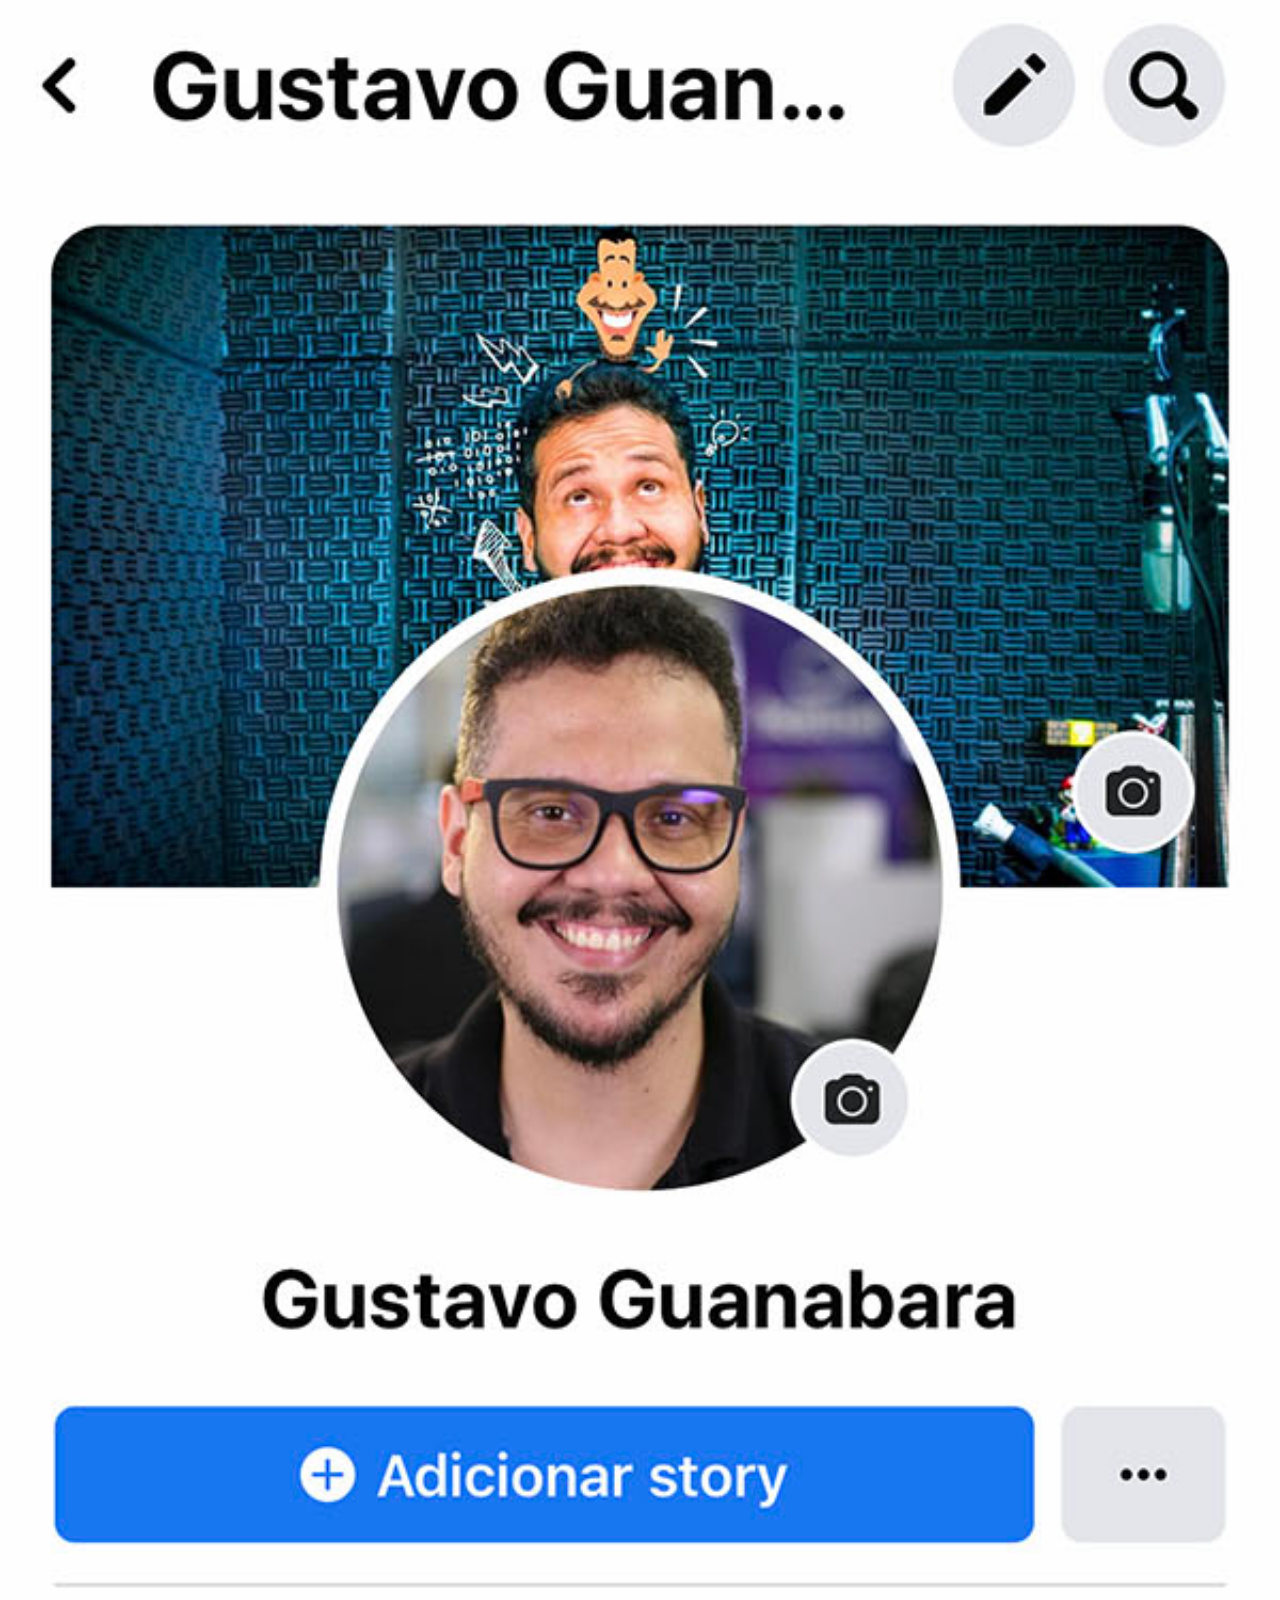
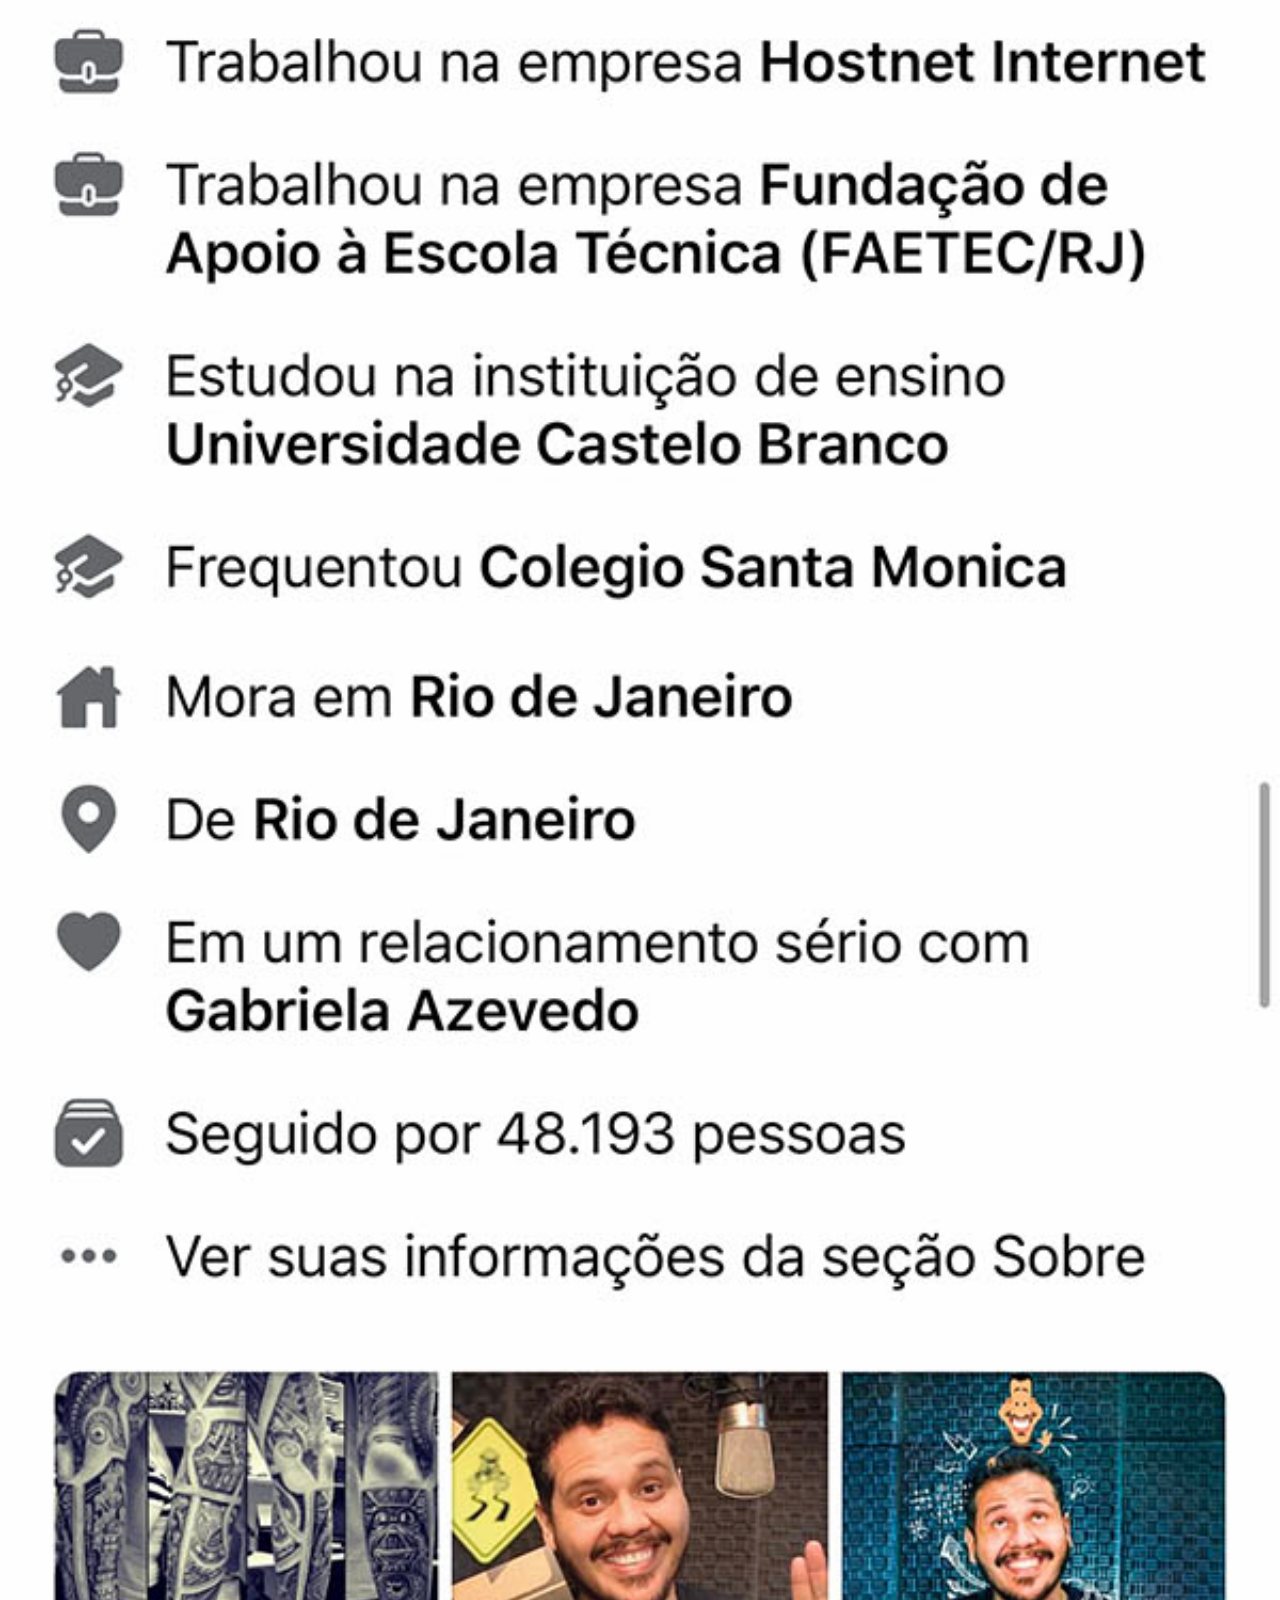
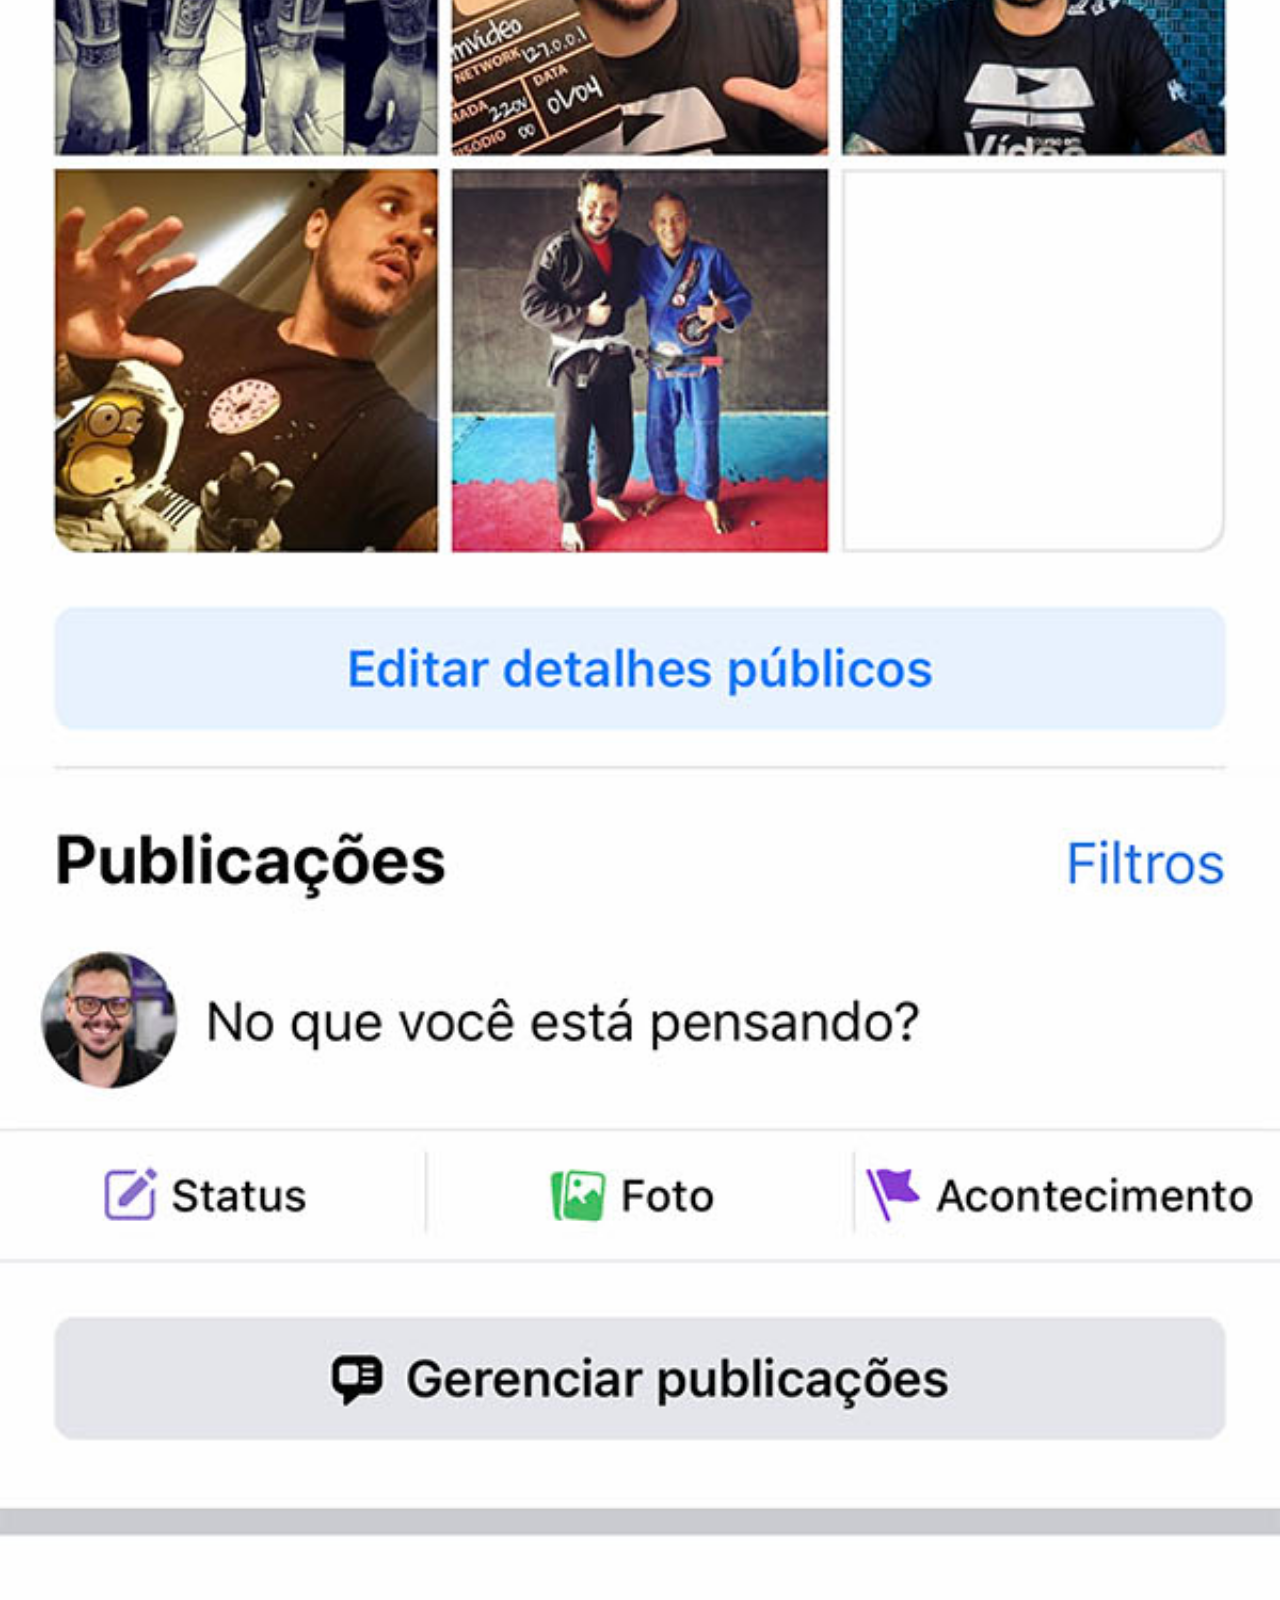
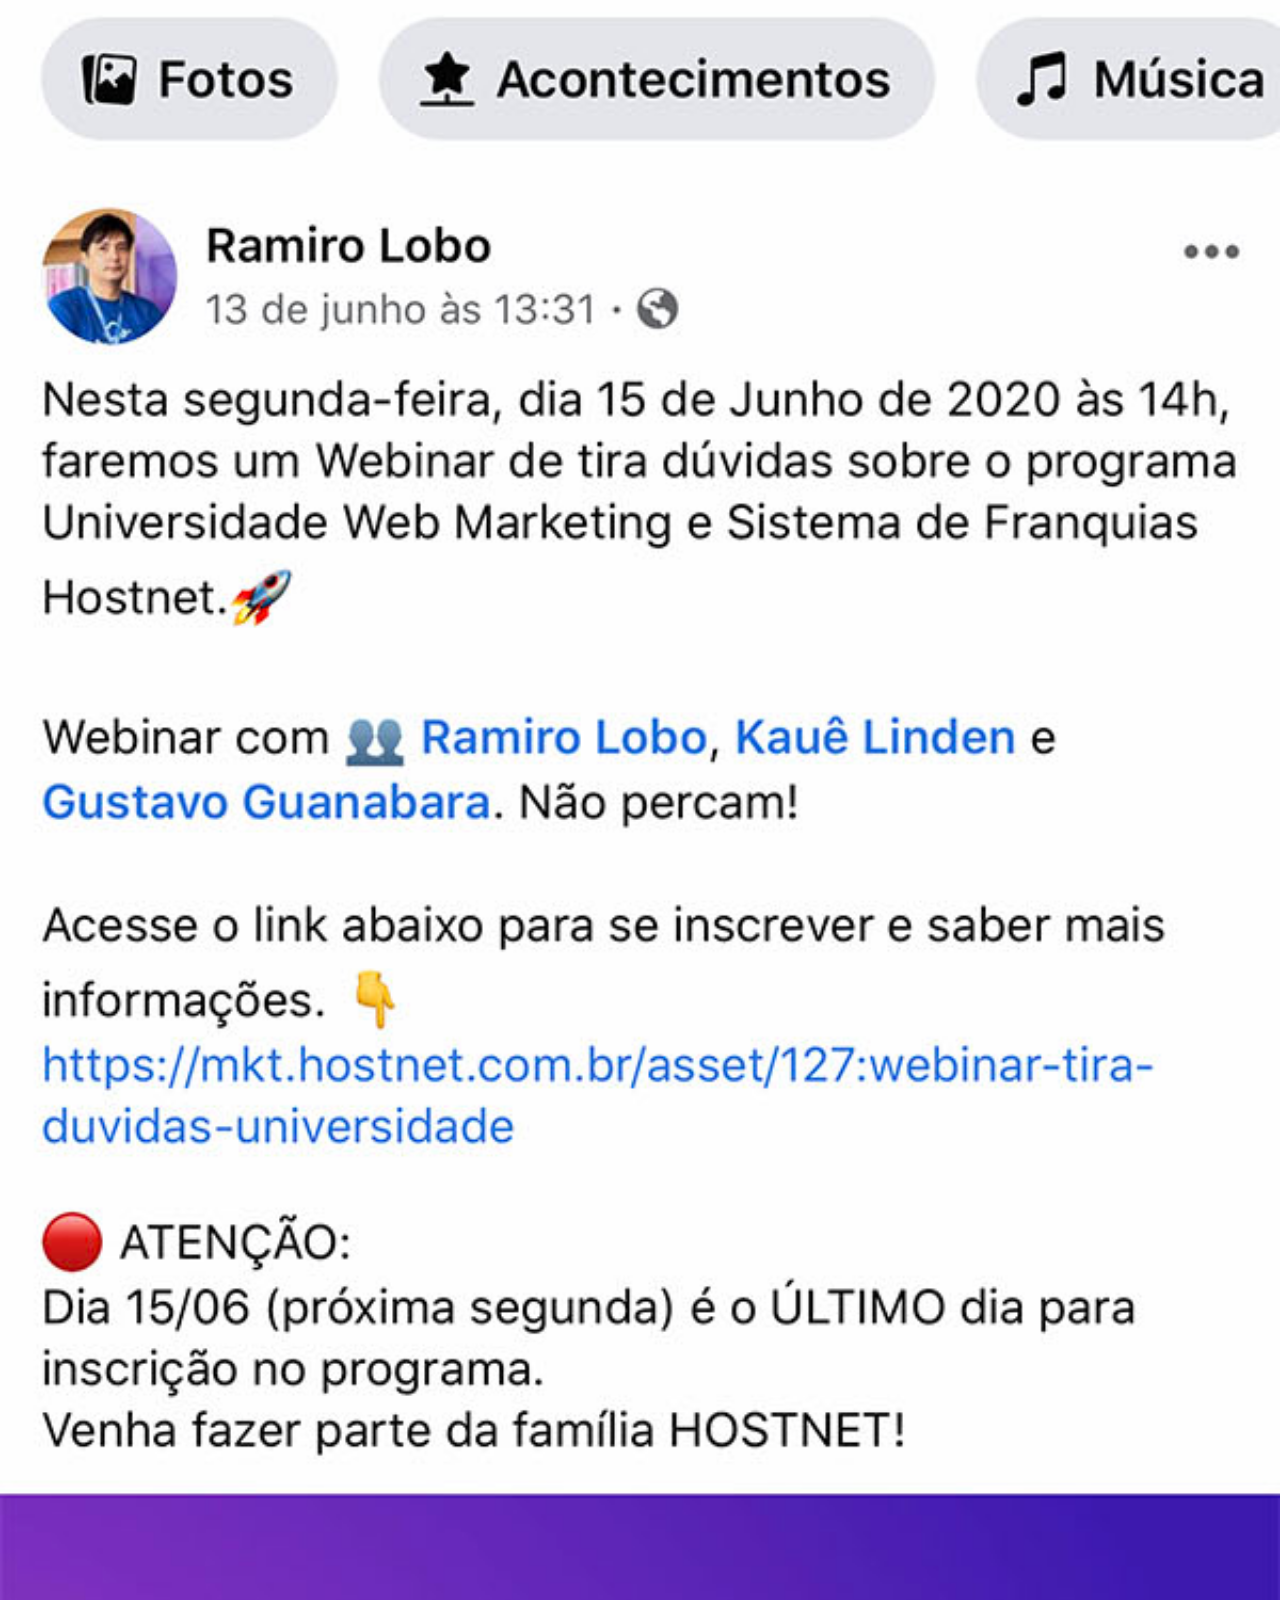
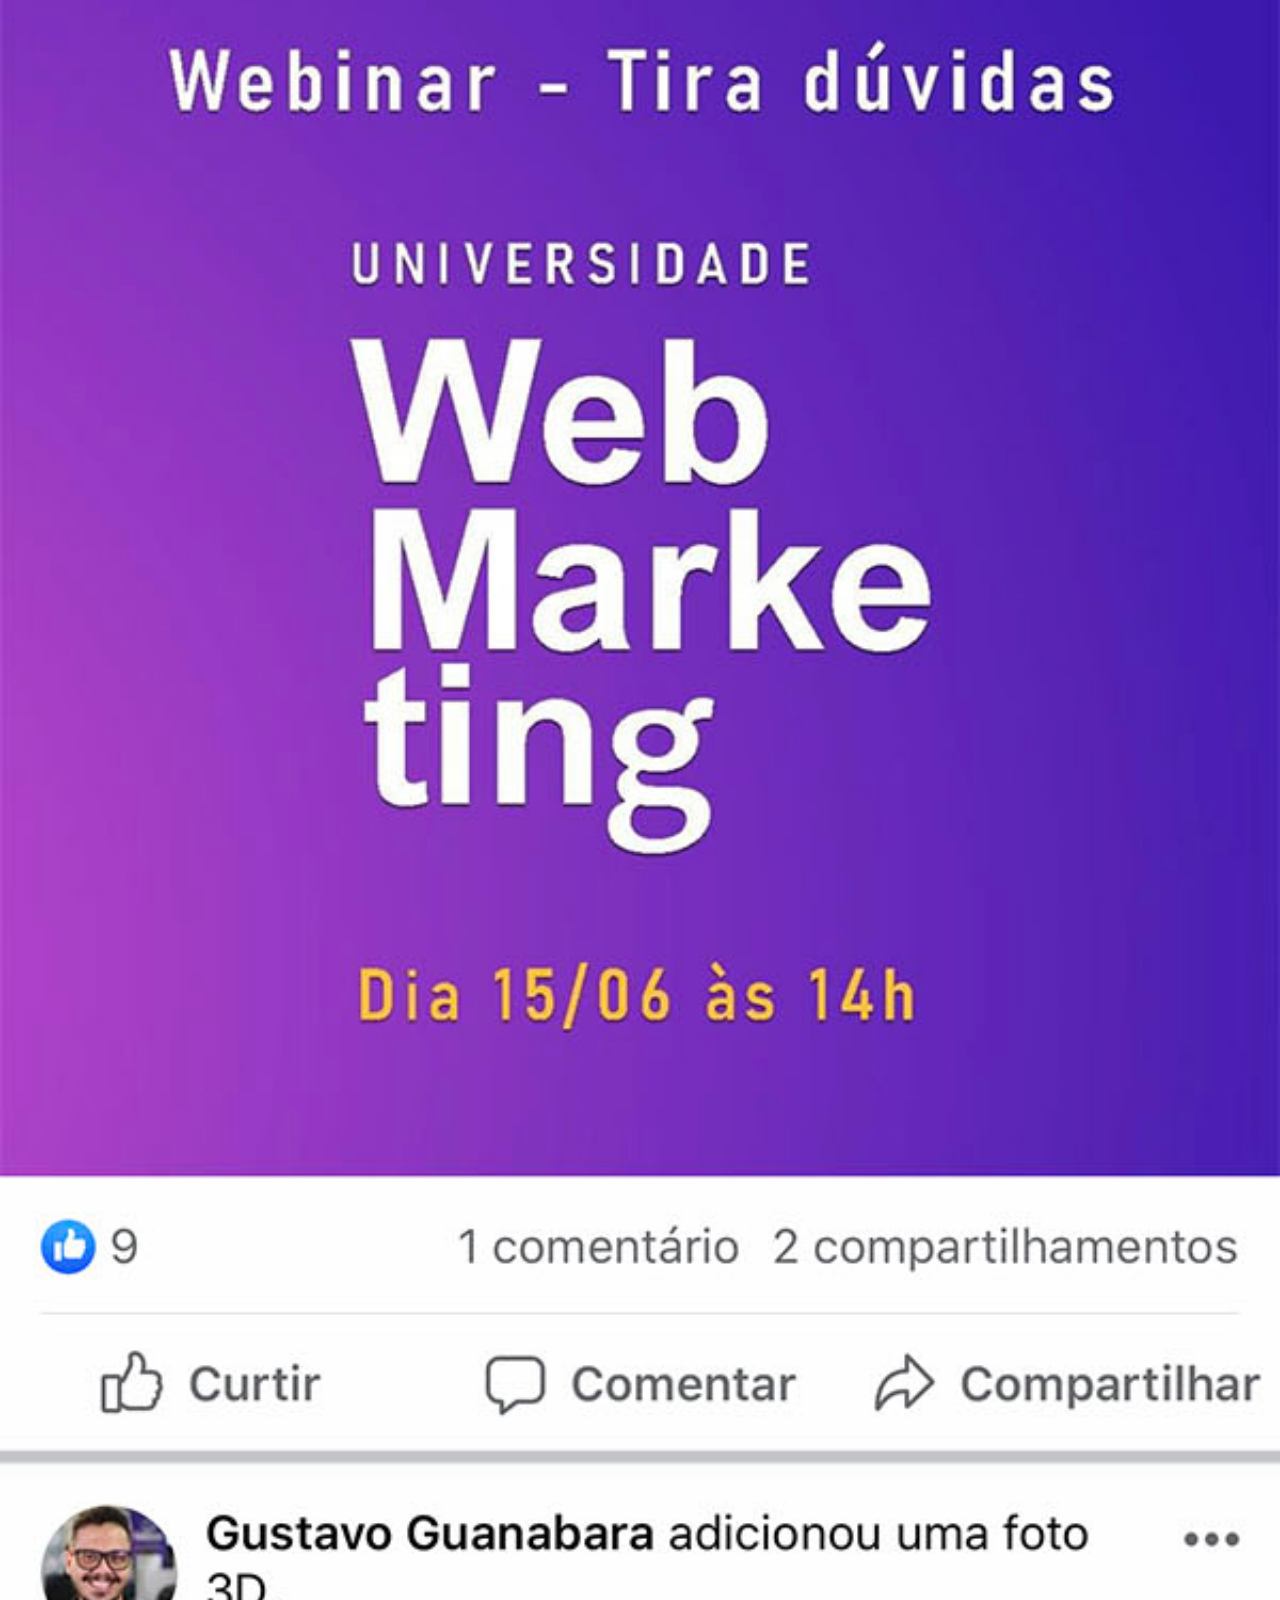
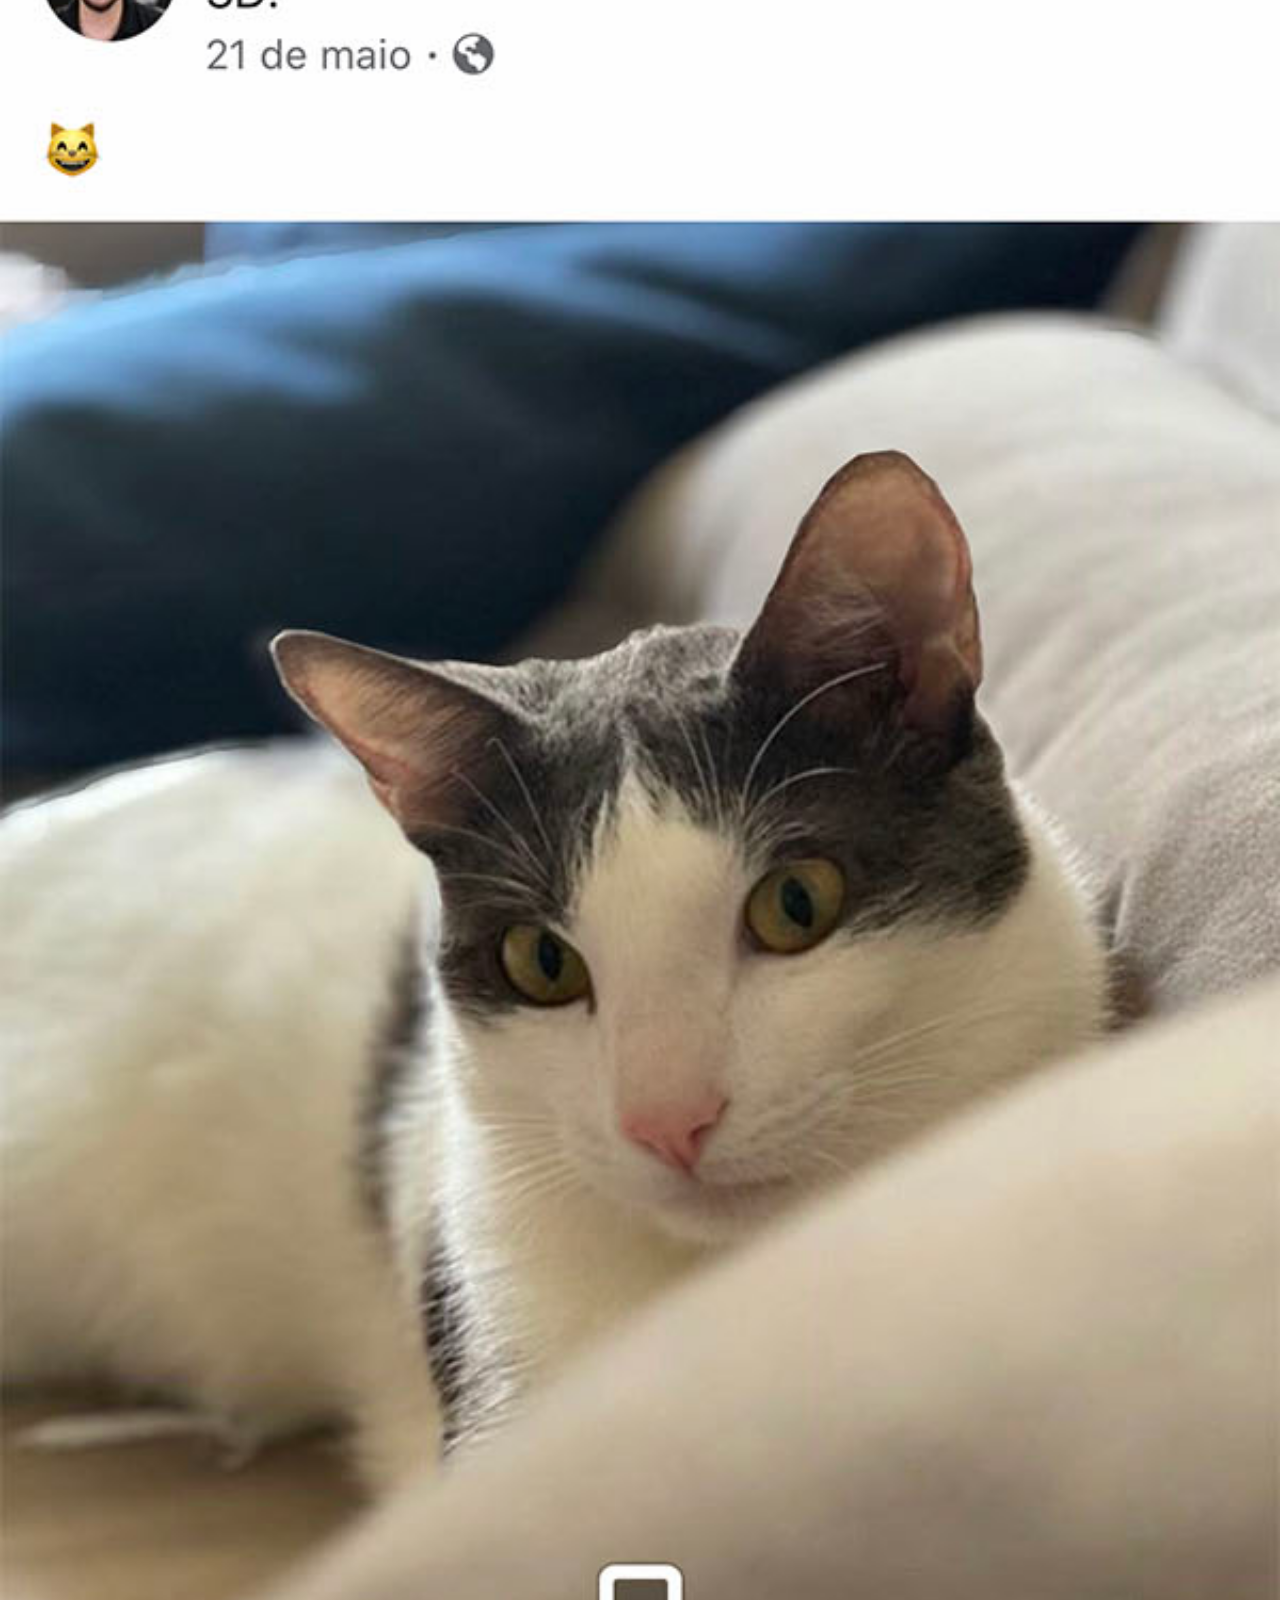
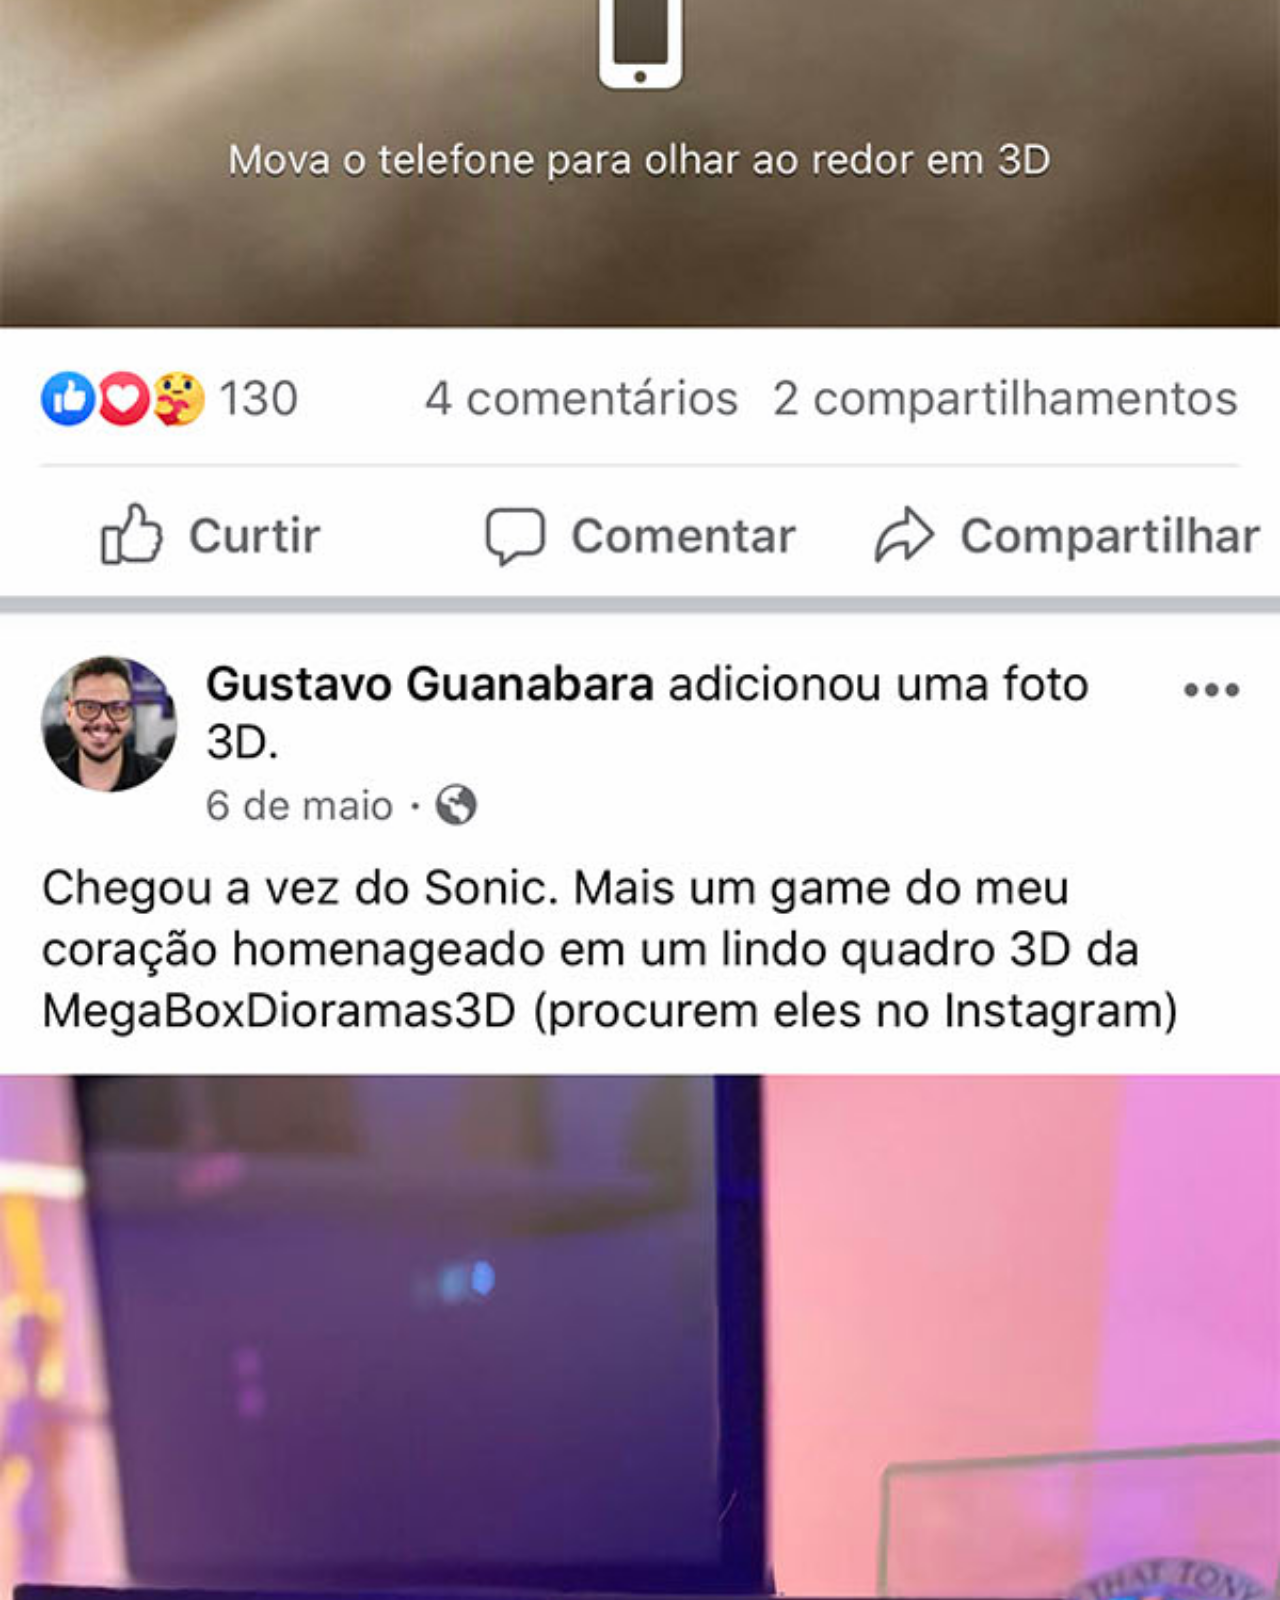
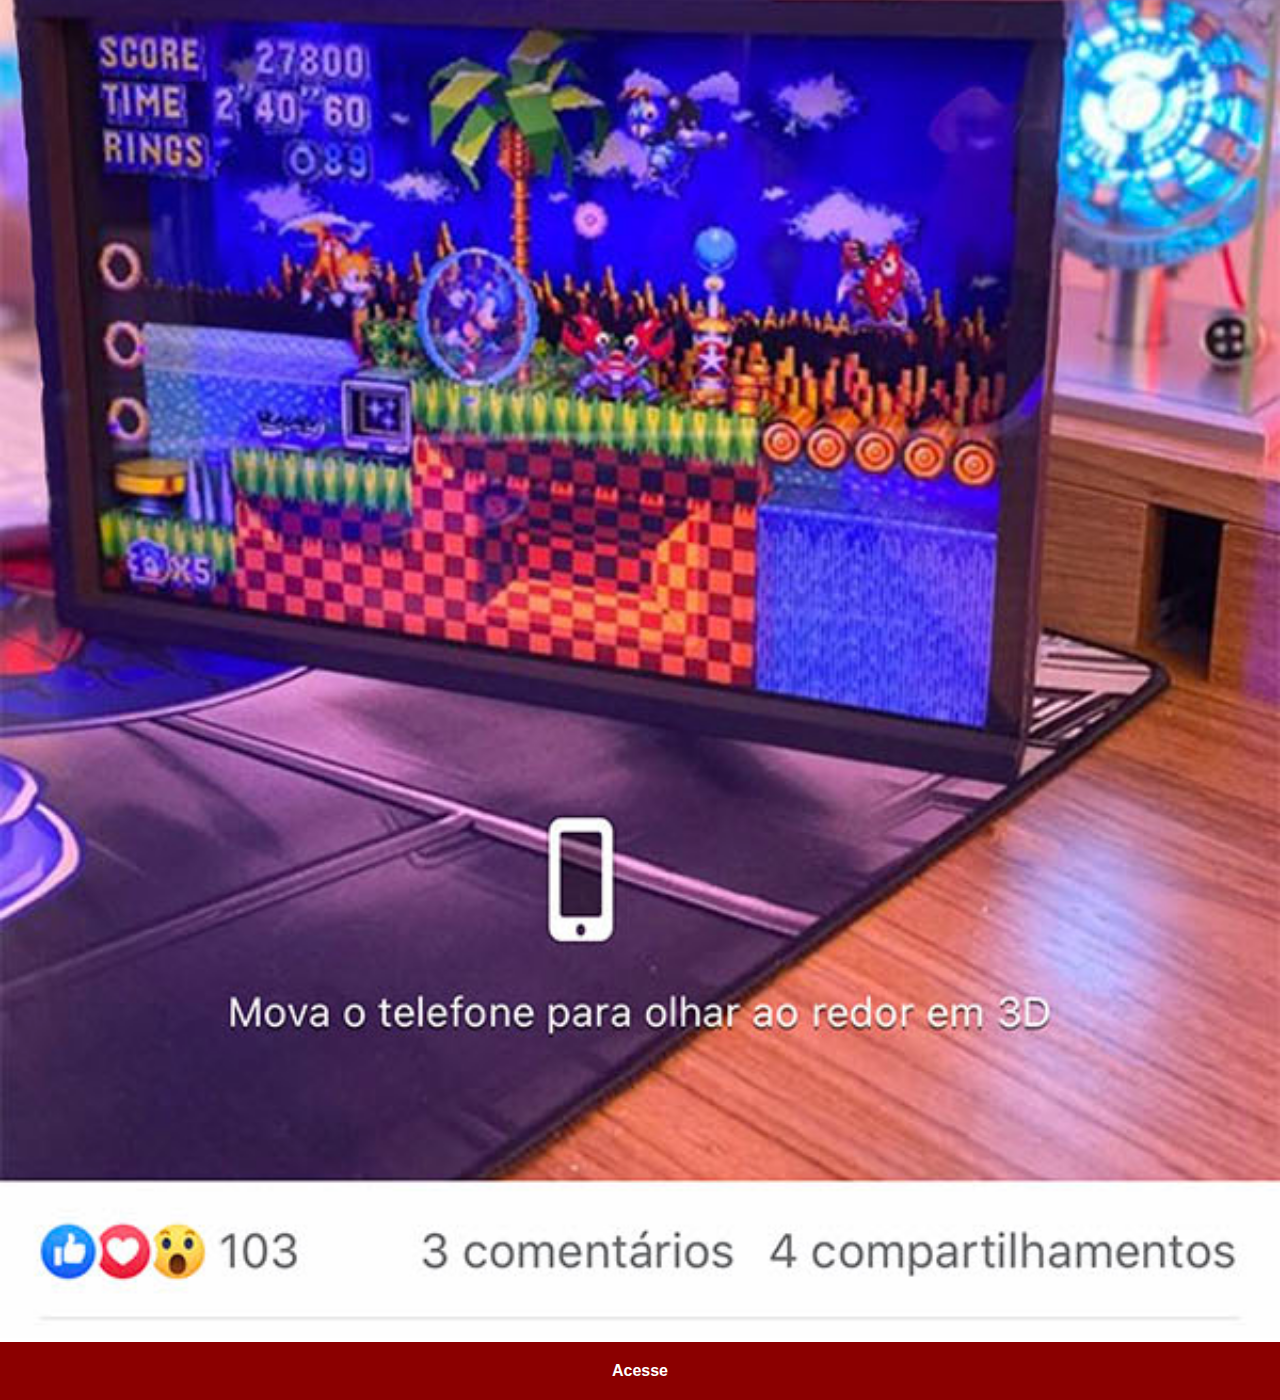
==== facebook.html @ f76f1b33 "gerando paginas das redes sociais" ====
<!DOCTYPE html>
<html lang="pt-br">
<head>
    <meta charset="UTF-8">
    <meta name="viewport" content="width=device-width, initial-scale=1.0">
    <title>Facebook</title>
    <link rel="stylesheet" href="estilos/social.css">
</head>
<body>
    <img src="imagens/tela-facebook.jpg" alt="Facebook">
    <a href="https://www.facebook.com/profile.php?id=100049110663623" target="_blank">Acesse</a>
</body>
</html>
---- estilos/social.css ----
* {
    margin: 0px;
    padding: 0px;
    font-family: Arial, Helvetica, sans-serif;
}

::-webkit-scrollbar {
    width: 0px;
    height: 0px;
}

img {
    width: 100vw;
}

a{
    display: block;
    color: white;
    background-color: darkred;
    padding: 20px;
    text-align: center;
    font-weight: bolder;
    text-decoration: none;
}

a:hover {
    background-color: red;
}
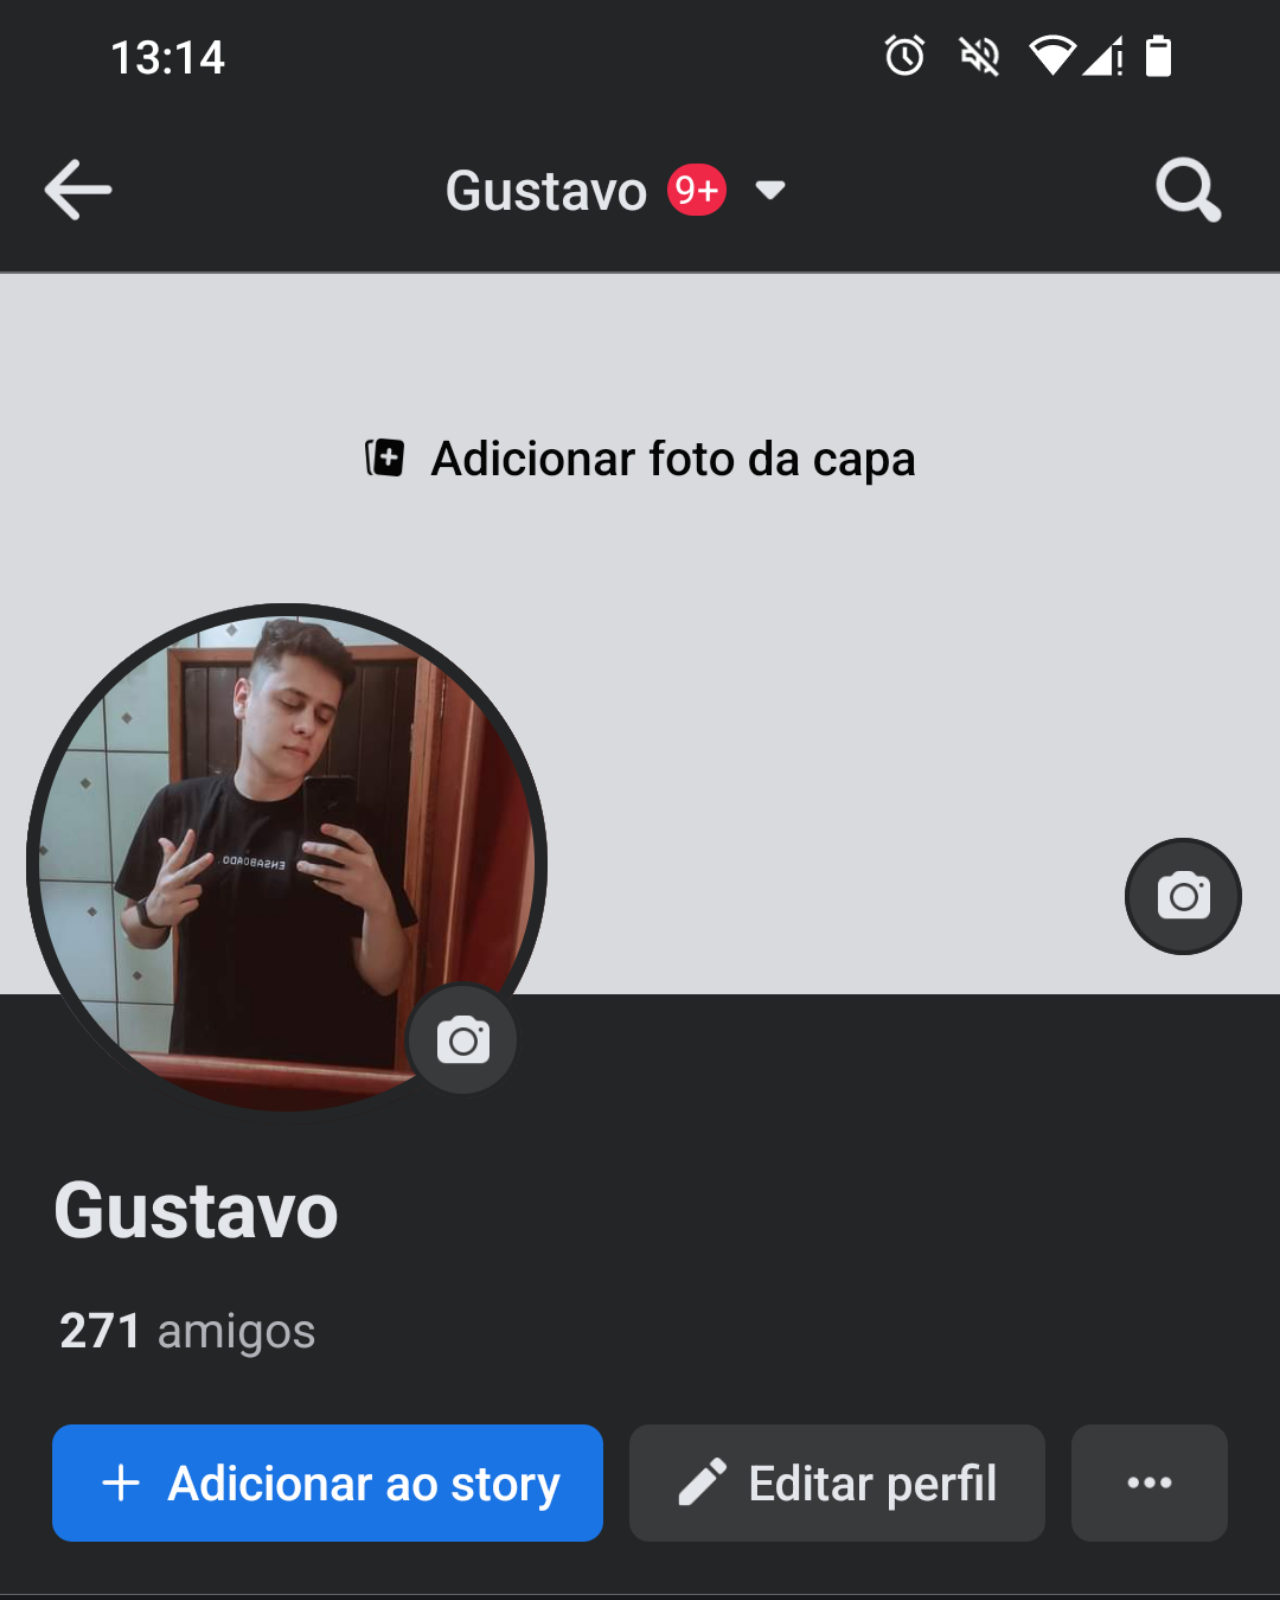
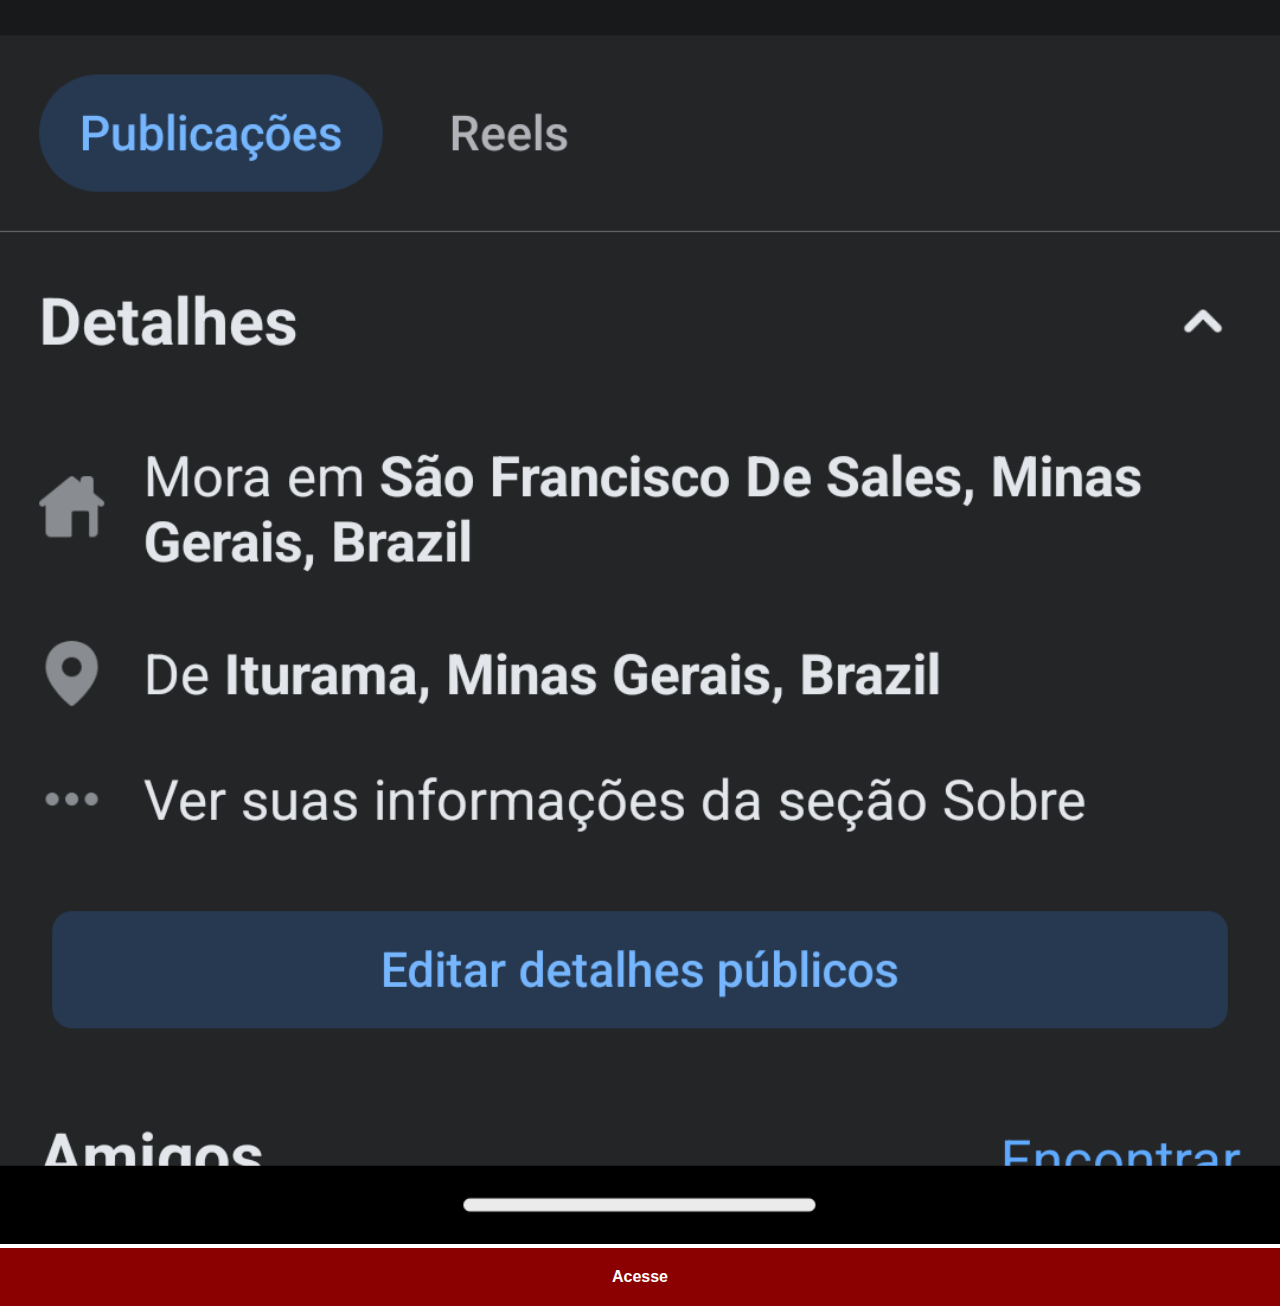
==== commit f775af7a: "troca de imagens do projeto" ====
--- a/facebook.html
+++ b/facebook.html
@@ -7,7 +7,7 @@
     <link rel="stylesheet" href="estilos/social.css">
 </head>
 <body>
-    <img src="imagens/tela-facebook.jpg" alt="Facebook">
+    <img src="imagens/tela-facebook.png" alt="Facebook">
     <a href="https://www.facebook.com/profile.php?id=100049110663623" target="_blank">Acesse</a>
 </body>
 </html>